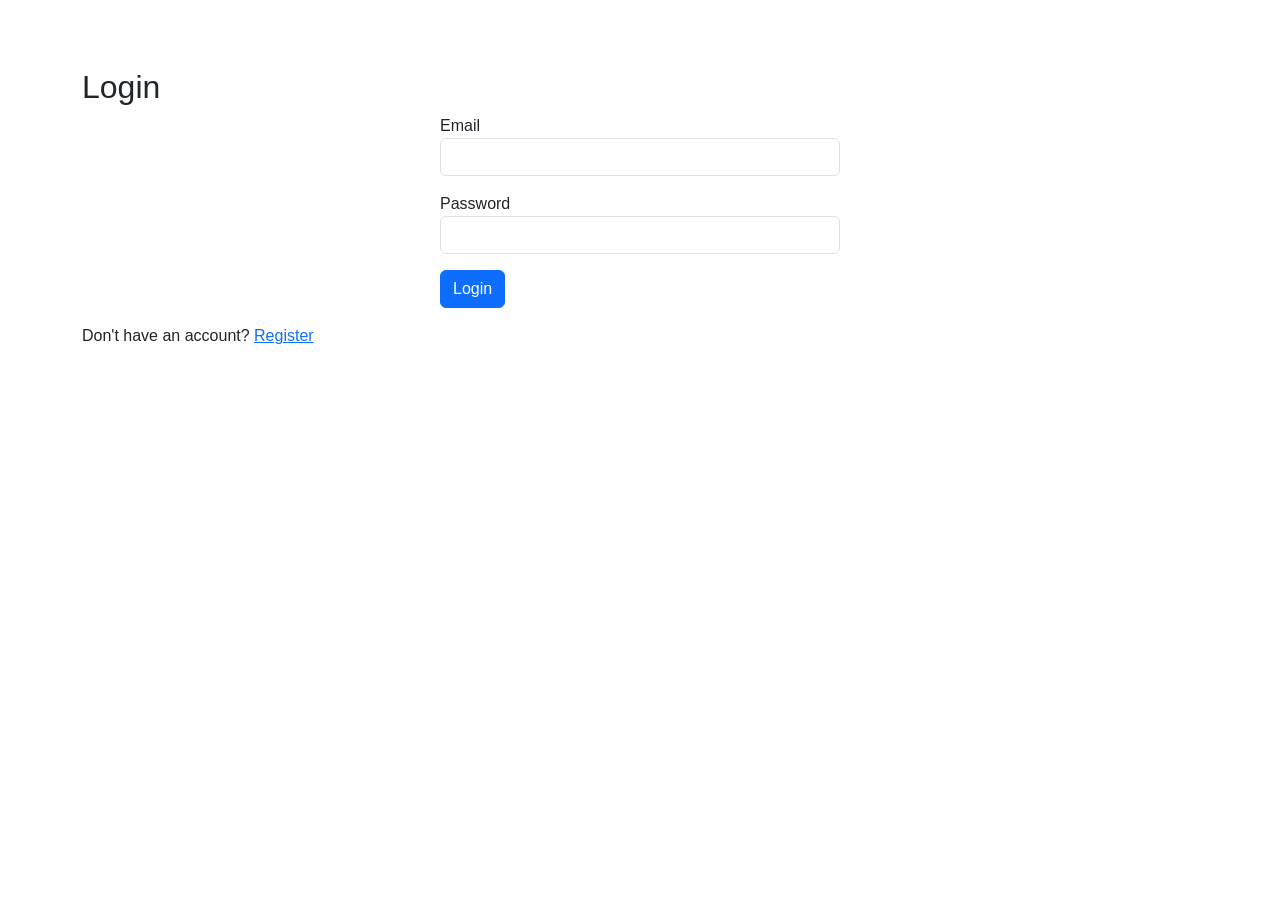
==== templates/login.html @ c883eb3b "Add files via upload" ====
<!DOCTYPE html>
<html>
<head>
    <title>Login</title>
    <link rel="stylesheet" href="https://cdn.jsdelivr.net/npm/bootstrap@5.3.0/dist/css/bootstrap.min.css">
    <link rel="stylesheet" href="/static/css/style.css">
</head>
<body>
    <div class="container mt-5">
        <h2>Login</h2>
        <form id="loginForm">
            <div class="mb-3">
                <label>Email</label>
                <input type="email" id="email" class="form-control" required>
            </div>
            <div class="mb-3">
                <label>Password</label>
                <input type="password" id="password" class="form-control" required>
            </div>
            <button type="submit" class="btn btn-primary">Login</button>
        </form>
        <p class="mt-3">Don't have an account? <a href="/register">Register</a></p>
    </div>
    <script src="https://code.jquery.com/jquery-3.6.0.min.js"></script>
    <script src="/static/js/login.js"></script>
</body>
</html>
---- static/css/style.css ----
body { padding: 20px; font-family: 'Arial', sans-serif; } form { max-width: 400px; margin: auto; }
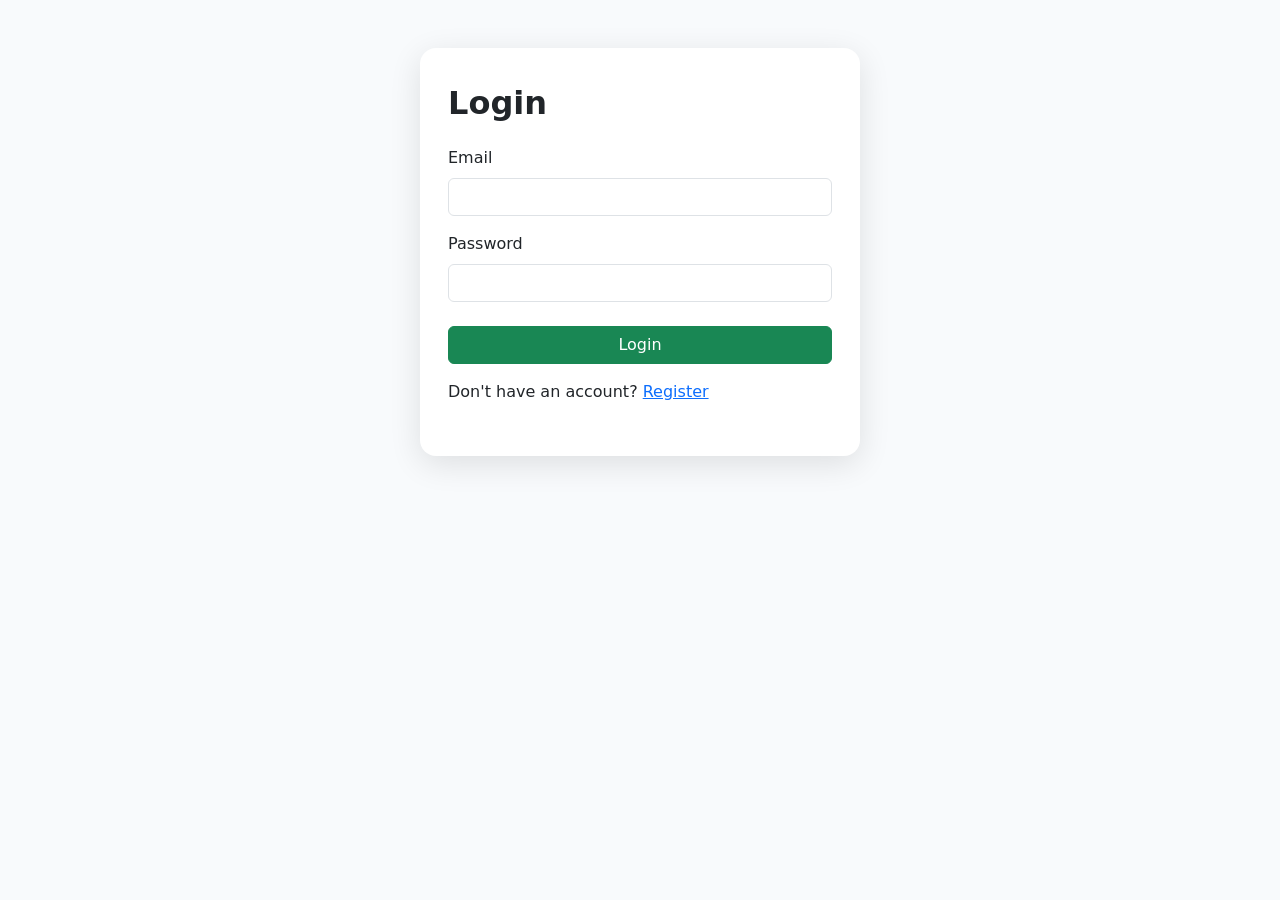
==== commit d1b78461: "Add files via upload" ====
--- a/templates/login.html
+++ b/templates/login.html
@@ -1,27 +1,31 @@
-<!DOCTYPE html>
-<html>
-<head>
-    <title>Login</title>
-    <link rel="stylesheet" href="https://cdn.jsdelivr.net/npm/bootstrap@5.3.0/dist/css/bootstrap.min.css">
-    <link rel="stylesheet" href="/static/css/style.css">
-</head>
-<body>
-    <div class="container mt-5">
-        <h2>Login</h2>
-        <form id="loginForm">
-            <div class="mb-3">
-                <label>Email</label>
-                <input type="email" id="email" class="form-control" required>
-            </div>
-            <div class="mb-3">
-                <label>Password</label>
-                <input type="password" id="password" class="form-control" required>
-            </div>
-            <button type="submit" class="btn btn-primary">Login</button>
-        </form>
-        <p class="mt-3">Don't have an account? <a href="/register">Register</a></p>
-    </div>
-    <script src="https://code.jquery.com/jquery-3.6.0.min.js"></script>
-    <script src="/static/js/login.js"></script>
-</body>
-</html>+<!-- FILE: templates/login.html -->
+<!DOCTYPE html>
+<html>
+<head>
+    <title>Login</title>
+    <link rel="stylesheet" href="https://cdn.jsdelivr.net/npm/bootstrap@5.3.0/dist/css/bootstrap.min.css">
+    <link rel="stylesheet" href="/static/css/style.css">
+</head>
+<body>
+    <div class="container mt-5">
+        <h2>Login</h2>
+        <form id="loginForm" novalidate>
+            <div class="mb-3">
+                <label for="email" class="form-label">Email</label>
+                <input type="email" id="email" class="form-control" required>
+                <div class="form-error" id="emailError"></div>
+            </div>
+            <div class="mb-3">
+                <label for="password" class="form-label">Password</label>
+                <input type="password" id="password" class="form-control" required>
+                <div class="form-error" id="passwordError"></div>
+            </div>
+            <button type="submit" class="btn btn-success w-100">Login</button>
+        </form>
+        <div id="serverError" class="form-error mt-3"></div>
+        <p class="mt-3">Don't have an account? <a href="/register">Register</a></p>
+    </div>
+    <script src="https://code.jquery.com/jquery-3.6.0.min.js"></script>
+    <script src="/static/js/login.js"></script>
+</body>
+</html>
--- a/static/css/style.css
+++ b/static/css/style.css
@@ -1 +1,27 @@
-body { padding: 20px; font-family: 'Arial', sans-serif; } form { max-width: 400px; margin: auto; }+/* FILE: static/css/style.css */
+.form-error {
+    color: #dc3545;
+    font-size: 0.97em;
+    margin-top: 0.2em;
+}
+
+body {
+    background: #f8fafc;
+}
+
+.container {
+    max-width: 440px;
+    background: #fff;
+    padding: 36px 28px;
+    border-radius: 16px;
+    box-shadow: 0 8px 32px rgba(0,0,0,0.11);
+}
+
+h2 {
+    margin-bottom: 24px;
+    font-weight: 600;
+}
+
+button[type="submit"], #logoutBtn {
+    margin-top: 8px;
+}
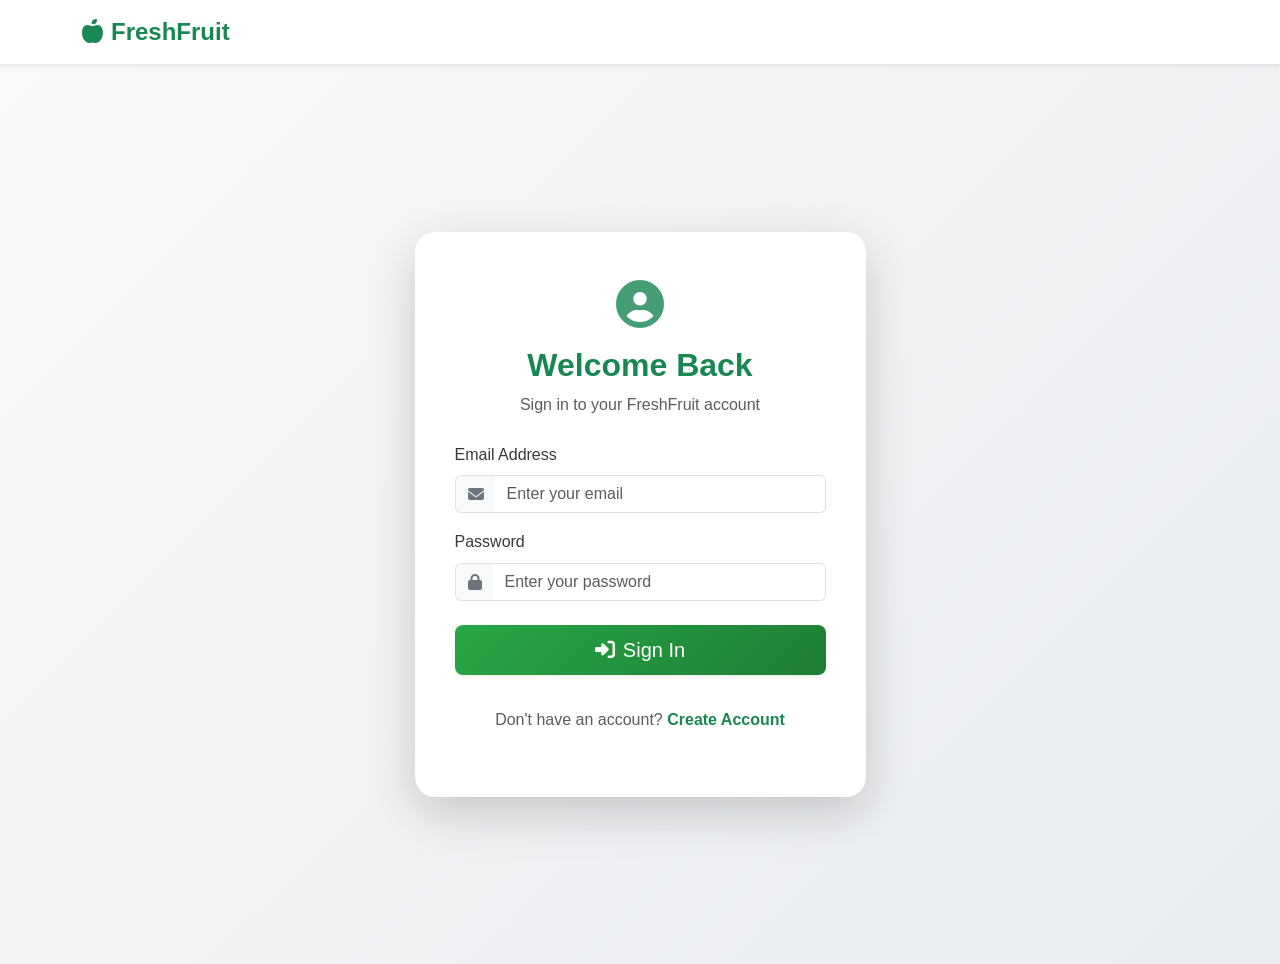
==== commit 88a74918: "Implement fruits selling web application with modern UI Co-authored-by: KARTHIKEYAN-MUTHU-5U <156940" ====
--- a/templates/login.html
+++ b/templates/login.html
@@ -1,31 +1,76 @@
-<!-- FILE: templates/login.html -->
-<!DOCTYPE html>
-<html>
-<head>
-    <title>Login</title>
-    <link rel="stylesheet" href="https://cdn.jsdelivr.net/npm/bootstrap@5.3.0/dist/css/bootstrap.min.css">
-    <link rel="stylesheet" href="/static/css/style.css">
-</head>
-<body>
-    <div class="container mt-5">
-        <h2>Login</h2>
-        <form id="loginForm" novalidate>
-            <div class="mb-3">
-                <label for="email" class="form-label">Email</label>
-                <input type="email" id="email" class="form-control" required>
-                <div class="form-error" id="emailError"></div>
-            </div>
-            <div class="mb-3">
-                <label for="password" class="form-label">Password</label>
-                <input type="password" id="password" class="form-control" required>
-                <div class="form-error" id="passwordError"></div>
-            </div>
-            <button type="submit" class="btn btn-success w-100">Login</button>
-        </form>
-        <div id="serverError" class="form-error mt-3"></div>
-        <p class="mt-3">Don't have an account? <a href="/register">Register</a></p>
-    </div>
-    <script src="https://code.jquery.com/jquery-3.6.0.min.js"></script>
-    <script src="/static/js/login.js"></script>
-</body>
+<!DOCTYPE html>
+<html lang="en">
+<head>
+    <meta charset="UTF-8">
+    <meta name="viewport" content="width=device-width, initial-scale=1.0">
+    <title>Login - FreshFruit</title>
+    <link rel="stylesheet" href="https://cdn.jsdelivr.net/npm/bootstrap@5.3.0/dist/css/bootstrap.min.css">
+    <link rel="stylesheet" href="https://cdnjs.cloudflare.com/ajax/libs/font-awesome/6.4.0/css/all.min.css">
+    <link rel="stylesheet" href="/static/css/style.css">
+</head>
+<body class="login-page">
+    <!-- Navigation -->
+    <nav class="navbar navbar-expand-lg navbar-light bg-white shadow-sm">
+        <div class="container">
+            <a class="navbar-brand fw-bold text-success" href="/">
+                <i class="fas fa-apple-alt me-2"></i>FreshFruit
+            </a>
+        </div>
+    </nav>
+
+    <div class="container">
+        <div class="row justify-content-center align-items-center min-vh-100">
+            <div class="col-lg-5 col-md-7">
+                <div class="login-card">
+                    <div class="text-center mb-4">
+                        <div class="login-icon mb-3">
+                            <i class="fas fa-user-circle fa-3x text-success"></i>
+                        </div>
+                        <h2 class="fw-bold text-success">Welcome Back</h2>
+                        <p class="text-muted">Sign in to your FreshFruit account</p>
+                    </div>
+
+                    <form id="loginForm" novalidate>
+                        <div class="mb-3">
+                            <label for="email" class="form-label">Email Address</label>
+                            <div class="input-group">
+                                <span class="input-group-text"><i class="fas fa-envelope"></i></span>
+                                <input type="email" id="email" class="form-control" required 
+                                       placeholder="Enter your email">
+                            </div>
+                            <div class="form-error" id="emailError"></div>
+                        </div>
+                        
+                        <div class="mb-4">
+                            <label for="password" class="form-label">Password</label>
+                            <div class="input-group">
+                                <span class="input-group-text"><i class="fas fa-lock"></i></span>
+                                <input type="password" id="password" class="form-control" required 
+                                       placeholder="Enter your password">
+                            </div>
+                            <div class="form-error" id="passwordError"></div>
+                        </div>
+                        
+                        <button type="submit" class="btn btn-success w-100 btn-lg mb-3">
+                            <i class="fas fa-sign-in-alt me-2"></i>Sign In
+                        </button>
+                    </form>
+                    
+                    <div id="serverError" class="form-error text-center mb-3"></div>
+                    
+                    <div class="text-center">
+                        <p class="text-muted">
+                            Don't have an account? 
+                            <a href="/register" class="text-success text-decoration-none fw-bold">Create Account</a>
+                        </p>
+                    </div>
+                </div>
+            </div>
+        </div>
+    </div>
+
+    <script src="https://cdn.jsdelivr.net/npm/bootstrap@5.3.0/dist/js/bootstrap.bundle.min.js"></script>
+    <script src="https://code.jquery.com/jquery-3.6.0.min.js"></script>
+    <script src="/static/js/login.js"></script>
+</body>
 </html>
--- a/static/css/style.css
+++ b/static/css/style.css
@@ -1,27 +1,411 @@
-/* FILE: static/css/style.css */
-.form-error {
-    color: #dc3545;
-    font-size: 0.97em;
-    margin-top: 0.2em;
+/* FreshFruit - Modern CSS Styles */
+
+/* CSS Variables for consistent theming */
+:root {
+    --primary-green: #28a745;
+    --primary-green-dark: #1e7e34;
+    --secondary-orange: #fd7e14;
+    --light-bg: #f8f9fa;
+    --text-dark: #343a40;
+    --text-muted: #6c757d;
+    --border-color: #dee2e6;
+    --shadow-light: 0 0.125rem 0.25rem rgba(0, 0, 0, 0.075);
+    --shadow-medium: 0 0.5rem 1rem rgba(0, 0, 0, 0.15);
+    --shadow-large: 0 1rem 3rem rgba(0, 0, 0, 0.175);
+}
+
+/* Global Styles */
+body {
+    font-family: 'Segoe UI', Tahoma, Geneva, Verdana, sans-serif;
+    background: var(--light-bg);
+    color: var(--text-dark);
+    line-height: 1.6;
+}
+
+/* Form Error Styles */
+.form-error {
+    color: #dc3545;
+    font-size: 0.875em;
+    margin-top: 0.25rem;
+    display: block;
+}
+
+/* Navigation Enhancements */
+.navbar {
+    backdrop-filter: blur(10px);
+    background: rgba(255, 255, 255, 0.95) !important;
+    transition: all 0.3s ease;
+}
+
+.navbar-brand {
+    font-size: 1.5rem;
+    font-weight: 700;
+}
+
+.nav-link {
+    font-weight: 500;
+    transition: color 0.3s ease;
+}
+
+.nav-link:hover {
+    color: var(--primary-green) !important;
+}
+
+/* Hero Section */
+.hero-section {
+    background: linear-gradient(135deg, var(--primary-green) 0%, var(--primary-green-dark) 100%);
+    min-height: 100vh;
+    display: flex;
+    align-items: center;
+    position: relative;
+    overflow: hidden;
+}
+
+.hero-section::before {
+    content: '';
+    position: absolute;
+    top: 0;
+    left: 0;
+    right: 0;
+    bottom: 0;
+    background: url('data:image/svg+xml,<svg xmlns="http://www.w3.org/2000/svg" viewBox="0 0 100 100"><defs><pattern id="fruit-pattern" x="0" y="0" width="20" height="20" patternUnits="userSpaceOnUse"><circle cx="10" cy="10" r="1" fill="rgba(255,255,255,0.1)"/></pattern></defs><rect width="100" height="100" fill="url(%23fruit-pattern)"/></svg>');
+    opacity: 0.3;
+}
+
+.hero-image img {
+    animation: float 6s ease-in-out infinite;
+}
+
+@keyframes float {
+    0%, 100% { transform: translateY(0px); }
+    50% { transform: translateY(-20px); }
+}
+
+/* Feature Cards */
+.feature-card {
+    background: white;
+    border-radius: 16px;
+    box-shadow: var(--shadow-light);
+    transition: all 0.3s ease;
+    border: none;
+}
+
+.feature-card:hover {
+    transform: translateY(-5px);
+    box-shadow: var(--shadow-medium);
+}
+
+.feature-icon {
+    transition: transform 0.3s ease;
+}
+
+.feature-card:hover .feature-icon {
+    transform: scale(1.1);
+}
+
+/* Product Cards */
+.product-card {
+    background: white;
+    border-radius: 16px;
+    box-shadow: var(--shadow-light);
+    transition: all 0.3s ease;
+    border: none;
+    overflow: hidden;
+    height: 100%;
+}
+
+.product-card:hover {
+    transform: translateY(-5px);
+    box-shadow: var(--shadow-medium);
+}
+
+.product-image {
+    position: relative;
+    overflow: hidden;
+    height: 200px;
+}
+
+.product-image img {
+    width: 100%;
+    height: 100%;
+    object-fit: cover;
+    transition: transform 0.3s ease;
+}
+
+.product-card:hover .product-image img {
+    transform: scale(1.05);
+}
+
+.product-badge {
+    position: absolute;
+    top: 10px;
+    right: 10px;
+    background: var(--secondary-orange);
+    color: white;
+    padding: 4px 8px;
+    border-radius: 12px;
+    font-size: 0.75rem;
+    font-weight: 600;
+}
+
+.product-info {
+    padding: 1.5rem;
+}
+
+.product-title {
+    font-size: 1.1rem;
+    font-weight: 600;
+    color: var(--text-dark);
+    margin-bottom: 0.5rem;
+}
+
+.product-price {
+    font-size: 1.25rem;
+    font-weight: 700;
+    color: var(--primary-green);
+}
+
+.product-unit {
+    font-size: 0.875rem;
+    color: var(--text-muted);
+}
+
+/* Login Page Styles */
+.login-page {
+    background: linear-gradient(135deg, #f8f9fa 0%, #e9ecef 100%);
+    min-height: 100vh;
+}
+
+.login-card {
+    background: white;
+    padding: 3rem 2.5rem;
+    border-radius: 20px;
+    box-shadow: var(--shadow-large);
+    border: none;
+}
+
+.login-icon {
+    opacity: 0.8;
+}
+
+.input-group-text {
+    background: var(--light-bg);
+    border-right: none;
+    color: var(--text-muted);
+}
+
+.input-group .form-control {
+    border-left: none;
+}
+
+.input-group .form-control:focus {
+    border-color: var(--primary-green);
+    box-shadow: 0 0 0 0.2rem rgba(40, 167, 69, 0.25);
+}
+
+/* Cart Styles */
+.cart-item {
+    background: white;
+    border-radius: 12px;
+    box-shadow: var(--shadow-light);
+    margin-bottom: 1rem;
+    padding: 1.5rem;
+    transition: all 0.3s ease;
+}
+
+.cart-item:hover {
+    box-shadow: var(--shadow-medium);
+}
+
+.cart-item-image {
+    width: 80px;
+    height: 80px;
+    object-fit: cover;
+    border-radius: 8px;
+}
+
+.quantity-controls {
+    display: flex;
+    align-items: center;
+    gap: 0.5rem;
+}
+
+.quantity-btn {
+    width: 32px;
+    height: 32px;
+    display: flex;
+    align-items: center;
+    justify-content: center;
+    border: 1px solid var(--border-color);
+    background: white;
+    border-radius: 6px;
+    cursor: pointer;
+    transition: all 0.2s ease;
+}
+
+.quantity-btn:hover {
+    background: var(--primary-green);
+    color: white;
+    border-color: var(--primary-green);
+}
+
+.quantity-input {
+    width: 60px;
+    text-align: center;
+    border: 1px solid var(--border-color);
+    border-radius: 6px;
+    padding: 4px;
+}
+
+/* Button Enhancements */
+.btn {
+    border-radius: 8px;
+    font-weight: 500;
+    transition: all 0.3s ease;
+    border: none;
+    padding: 0.625rem 1.25rem;
+}
+
+.btn-success {
+    background: linear-gradient(135deg, var(--primary-green) 0%, var(--primary-green-dark) 100%);
+    box-shadow: var(--shadow-light);
+}
+
+.btn-success:hover {
+    background: linear-gradient(135deg, var(--primary-green-dark) 0%, #155724 100%);
+    transform: translateY(-1px);
+    box-shadow: var(--shadow-medium);
+}
+
+.btn-outline-success {
+    border: 2px solid var(--primary-green);
+    color: var(--primary-green);
+    background: transparent;
+}
+
+.btn-outline-success:hover {
+    background: var(--primary-green);
+    color: white;
+    transform: translateY(-1px);
+}
+
+/* Search Box */
+.search-box .form-control {
+    border-radius: 8px 0 0 8px;
+    border-right: none;
+    padding: 0.75rem 1rem;
+}
+
+.search-box .btn {
+    border-radius: 0 8px 8px 0;
+    padding: 0.75rem 1.25rem;
+}
+
+/* Animations */
+@keyframes fadeInUp {
+    from {
+        opacity: 0;
+        transform: translateY(30px);
+    }
+    to {
+        opacity: 1;
+        transform: translateY(0);
+    }
+}
+
+.fade-in-up {
+    animation: fadeInUp 0.6s ease-out;
+}
+
+/* Loading Spinner */
+.spinner-border {
+    width: 3rem;
+    height: 3rem;
+}
+
+/* Toast Notifications */
+.toast {
+    backdrop-filter: blur(10px);
+}
+
+/* Responsive Design */
+@media (max-width: 768px) {
+    .hero-section {
+        text-align: center;
+        padding: 2rem 0;
+    }
+    
+    .display-4 {
+        font-size: 2.5rem;
+    }
+    
+    .login-card {
+        margin: 1rem;
+        padding: 2rem 1.5rem;
+    }
+    
+    .product-card {
+        margin-bottom: 1.5rem;
+    }
+}
+
+/* Custom Scrollbar */
+::-webkit-scrollbar {
+    width: 8px;
+}
+
+::-webkit-scrollbar-track {
+    background: var(--light-bg);
+}
+
+::-webkit-scrollbar-thumb {
+    background: var(--primary-green);
+    border-radius: 4px;
+}
+
+::-webkit-scrollbar-thumb:hover {
+    background: var(--primary-green-dark);
+}
+
+/* Form Enhancements */
+.form-control:focus {
+    border-color: var(--primary-green);
+    box-shadow: 0 0 0 0.2rem rgba(40, 167, 69, 0.25);
+}
+
+.form-select:focus {
+    border-color: var(--primary-green);
+    box-shadow: 0 0 0 0.2rem rgba(40, 167, 69, 0.25);
+}
+
+/* Card Enhancements */
+.card {
+    border: none;
+    border-radius: 16px;
+    box-shadow: var(--shadow-light);
+    transition: all 0.3s ease;
+}
+
+.card:hover {
+    box-shadow: var(--shadow-medium);
+}
+
+.card-header {
+    border-radius: 16px 16px 0 0 !important;
+    border-bottom: none;
+    padding: 1.25rem 1.5rem;
+}
+
+/* Footer Styles */
+footer {
+    margin-top: auto;
+}
+
+.social-links a {
+    transition: all 0.3s ease;
+}
+
+.social-links a:hover {
+    color: var(--primary-green) !important;
+    transform: translateY(-2px);
 }
-
-body {
-    background: #f8fafc;
-}
-
-.container {
-    max-width: 440px;
-    background: #fff;
-    padding: 36px 28px;
-    border-radius: 16px;
-    box-shadow: 0 8px 32px rgba(0,0,0,0.11);
-}
-
-h2 {
-    margin-bottom: 24px;
-    font-weight: 600;
-}
-
-button[type="submit"], #logoutBtn {
-    margin-top: 8px;
-}
